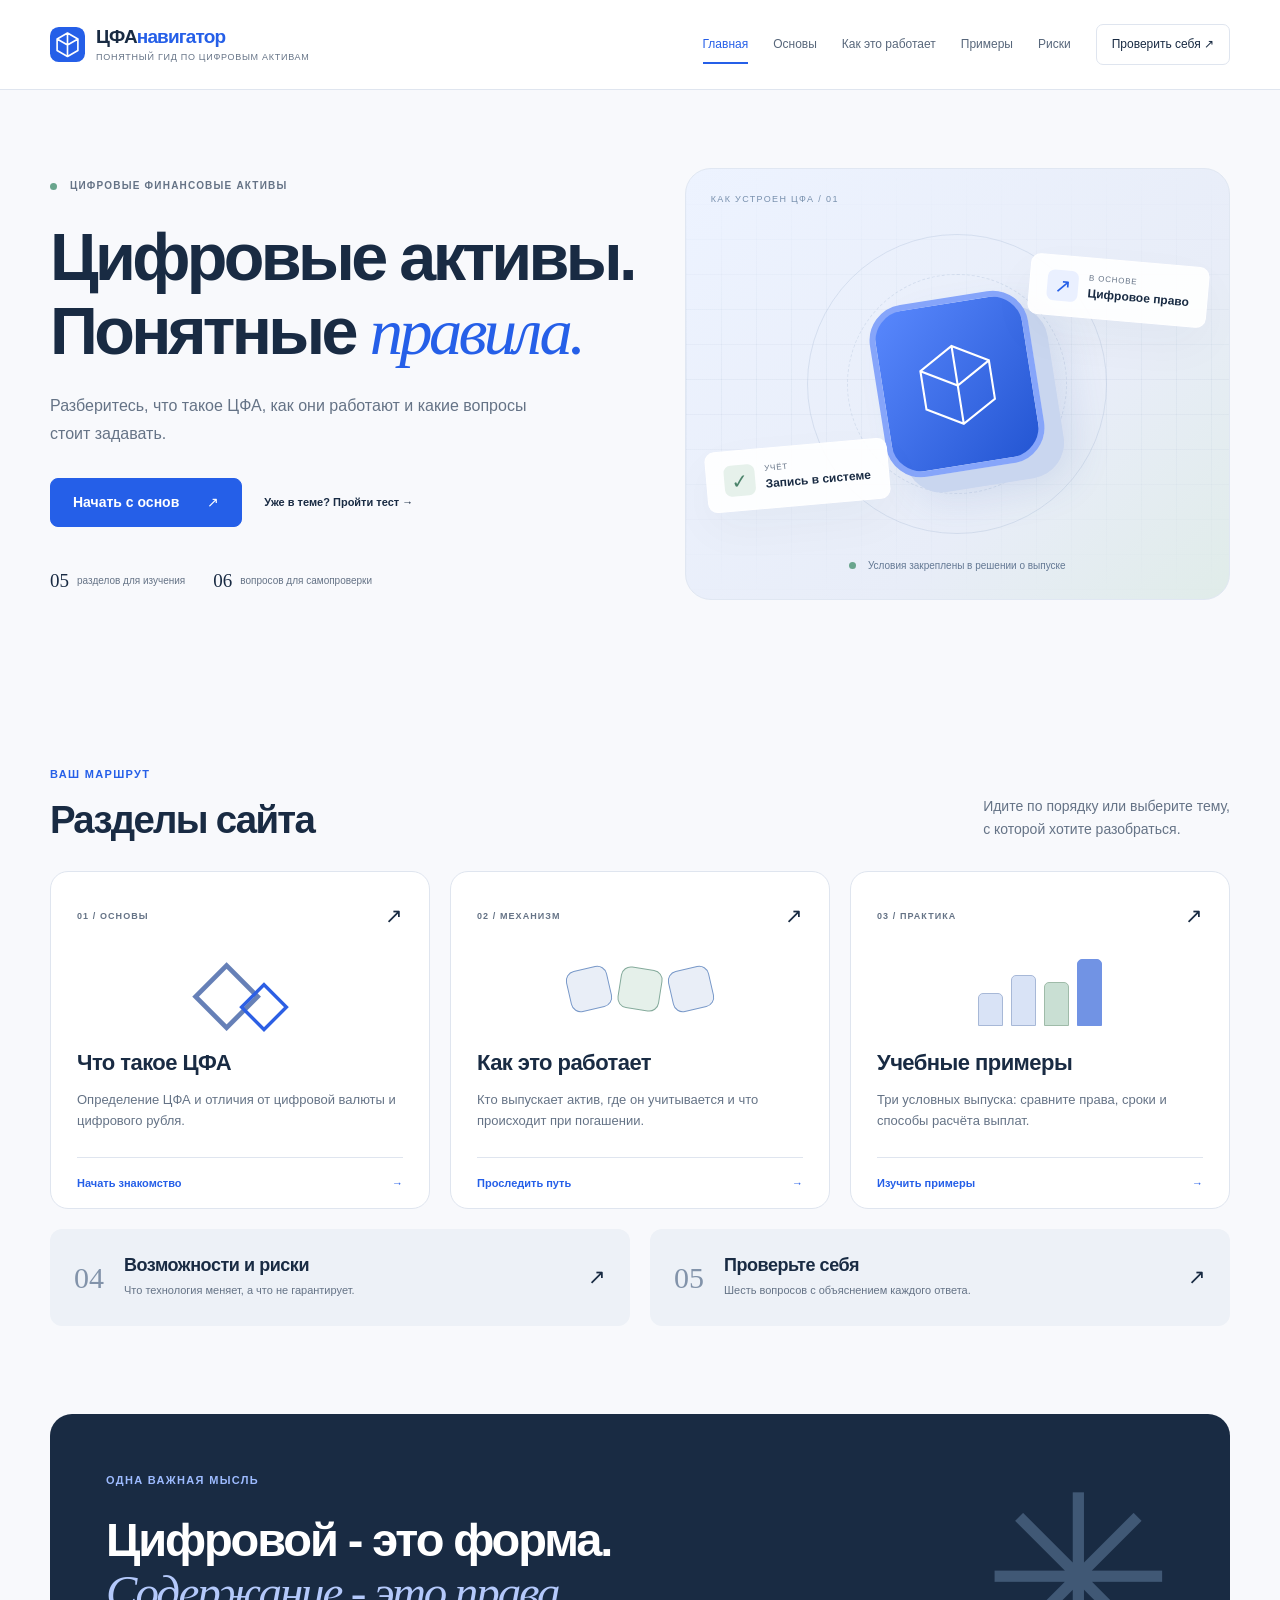
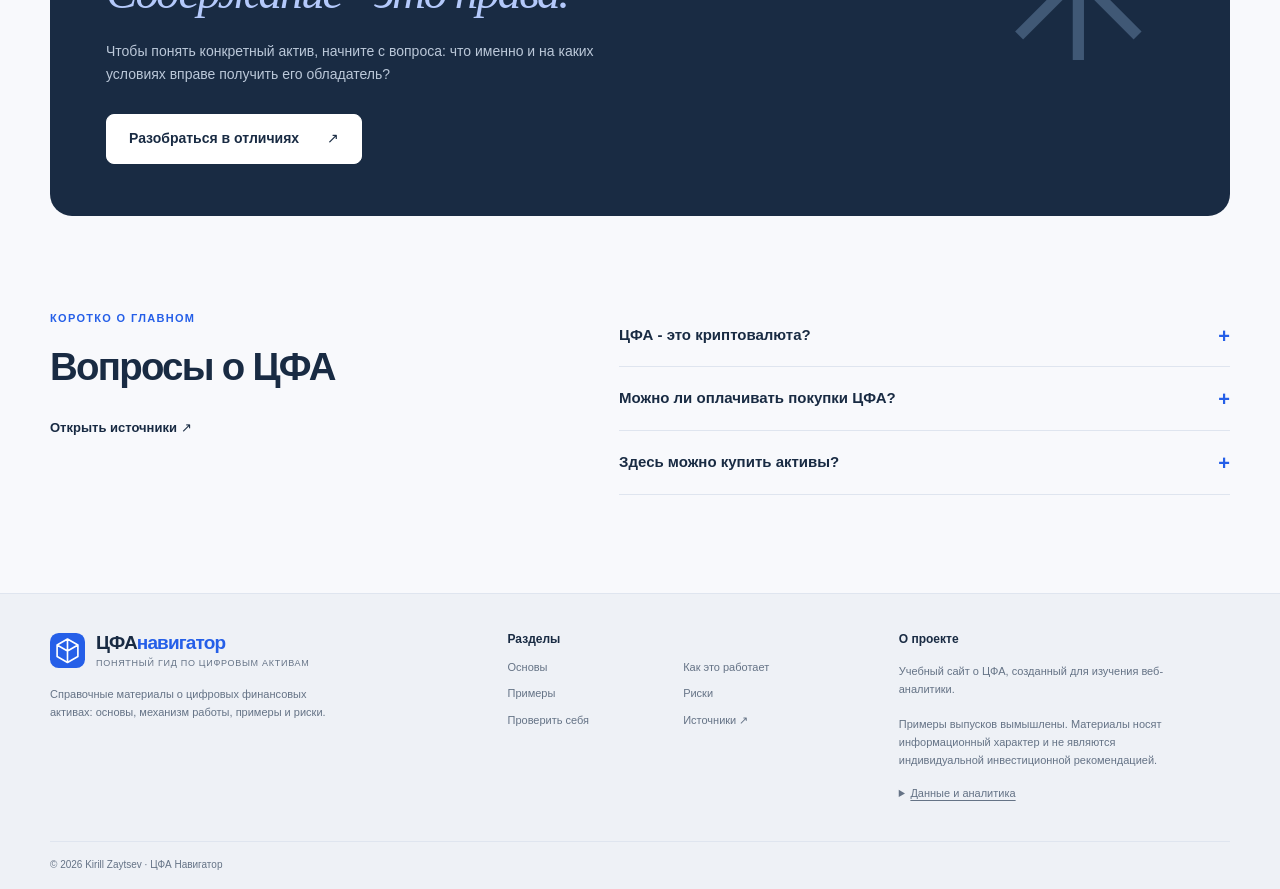
==== index.html @ ca4d051d "Add CFA Navigator website" ====
<!doctype html>
<html lang="ru">
<head>
  <meta charset="utf-8"><meta name="author" content="Kirill Zaytsev"><meta name="viewport" content="width=device-width, initial-scale=1">
  <title>ЦФА Навигатор - разобраться в цифровых активах</title>
  <meta name="description" content="Учебный гид по цифровым финансовым активам: основы, участники, примеры, риски и тест.">
  <link rel="icon" href="assets/favicon.svg" type="image/svg+xml"><link rel="stylesheet" href="assets/styles.css">
  <script src="assets/config.js" defer></script><script src="assets/app.js" defer></script>
</head>
<body data-page="home">
  <a class="skip-link" href="#main">К содержимому</a><header id="site-header"></header>
  <main id="main">
    <section class="hero wrap">
      <div class="hero-copy"><span class="eyebrow"><span class="dot"></span> ЦИФРОВЫЕ ФИНАНСОВЫЕ АКТИВЫ</span>
        <h1>Цифровые активы.<br>Понятные <span class="serif">правила.</span></h1>
        <p class="lead">Разберитесь, что такое ЦФА, как они работают и какие вопросы стоит задавать.</p>
        <div class="actions"><a class="button" href="basics.html" data-event="start_learning">Начать с основ <span>↗</span></a><a class="text-link" href="quiz.html">Уже в теме? Пройти тест →</a></div>
        <div class="hero-meta"><span><b>05</b> разделов для изучения</span><span><b>06</b> вопросов для самопроверки</span></div>
      </div>
      <div class="asset-scene" role="img" aria-label="Схема цифрового актива: право, запись в системе и условия исполнения">
        <div class="scene-grid"></div><span class="scene-label">КАК УСТРОЕН ЦФА / 01</span>
        <div class="orbit orbit-one"></div><div class="orbit orbit-two"></div>
        <div class="token"><svg viewBox="0 0 100 100" aria-hidden="true"><path d="M50 13 83 32v37L50 88 17 69V32Z M50 13v38m33-19L50 51 17 32m33 19v37"/></svg></div>
        <div class="floating note-right"><span class="tiny-icon">↗</span><div><small>В ОСНОВЕ</small><strong>Цифровое право</strong></div></div>
        <div class="floating note-left"><span class="tiny-icon mint">✓</span><div><small>УЧЁТ</small><strong>Запись в системе</strong></div></div>
        <div class="scene-bottom"><span class="dot"></span> Условия закреплены в решении о выпуске</div>
      </div>
    </section>

    <section class="section wrap"><div class="section-heading"><div><span class="eyebrow">ВАШ МАРШРУТ</span><h2>Разделы сайта</h2></div><p>Идите по порядку или выберите тему,<br>с которой хотите разобраться.</p></div>
      <div class="route-grid">
        <a class="route-card" href="basics.html"><span class="card-top"><span class="step">01 / ОСНОВЫ</span><span class="arrow">↗</span></span><div class="mini-art art-cubes" aria-hidden="true">◇<span>◇</span></div><h3>Что такое ЦФА</h3><p>Определение ЦФА и отличия от цифровой валюты и цифрового рубля.</p><span class="card-bottom">Начать знакомство <span>→</span></span></a>
        <a class="route-card" href="how-it-works.html"><span class="card-top"><span class="step">02 / МЕХАНИЗМ</span><span class="arrow">↗</span></span><div class="mini-art art-chain" aria-hidden="true"><i></i><i></i><i></i></div><h3>Как это работает</h3><p>Кто выпускает актив, где он учитывается и что происходит при погашении.</p><span class="card-bottom">Проследить путь <span>→</span></span></a>
        <a class="route-card" href="examples.html"><span class="card-top"><span class="step">03 / ПРАКТИКА</span><span class="arrow">↗</span></span><div class="mini-art art-bars" aria-hidden="true"><i></i><i></i><i></i><i></i></div><h3>Учебные примеры</h3><p>Три условных выпуска: сравните права, сроки и способы расчёта выплат.</p><span class="card-bottom">Изучить примеры <span>→</span></span></a>
      </div>
      <div class="wide-links"><a href="risks.html"><span class="number">04</span><div><h3>Возможности и риски</h3><p>Что технология меняет, а что не гарантирует.</p></div><span class="arrow">↗</span></a><a href="quiz.html"><span class="number">05</span><div><h3>Проверьте себя</h3><p>Шесть вопросов с объяснением каждого ответа.</p></div><span class="arrow">↗</span></a></div>
    </section>
    <section class="wrap"><div class="editorial-banner"><span class="eyebrow">ОДНА ВАЖНАЯ МЫСЛЬ</span><h2>Цифровой - это форма.<br><span class="serif">Содержание - это права.</span></h2><p>Чтобы понять конкретный актив, начните с вопроса: что именно и на каких условиях вправе получить его обладатель?</p><a class="button light" href="basics.html#comparison">Разобраться в отличиях <span>↗</span></a><span class="banner-mark" aria-hidden="true">✳</span></div></section>
    <section class="section wrap faq-section"><div><span class="eyebrow">КОРОТКО О ГЛАВНОМ</span><h2>Вопросы о ЦФА</h2><a class="text-link" href="basics.html#sources">Открыть источники ↗</a></div><div class="faq-list"><details><summary>ЦФА - это криптовалюта?</summary><p>Это разные понятия. ЦФА удостоверяют предусмотренные решением о выпуске права. Нельзя переносить свойства отдельной криптовалюты на все цифровые активы.</p></details><details><summary>Можно ли оплачивать покупки ЦФА?</summary><p>ЦФА не являются средством платежа. Их назначение связано с закреплёнными в них правами.</p></details><details><summary>Здесь можно купить активы?</summary><p>Нет. Сайт содержит справочные материалы и учебные примеры. Покупка и продажа активов здесь недоступны.</p></details></div></section>
  </main><footer id="site-footer"></footer>
</body></html>
---- assets/styles.css ----
:root{--paper:#f8f9fc;--white:#fff;--ink:#192b43;--muted:#657386;--blue:#255fe8;--line:#dfe5ef;--mint:#e4f1ec;--radius:18px;--shadow:0 18px 48px #192b4309;font-family:Arial,Helvetica,sans-serif;color:var(--ink);background:var(--paper);font-synthesis:none;scroll-behavior:smooth}
*{box-sizing:border-box}body{margin:0;font-size:16px;line-height:1.65}a{color:inherit;text-decoration:none}button,input{font:inherit}button,a,input,summary{-webkit-tap-highlight-color:transparent}button,summary{cursor:pointer}button{color:inherit}img,svg{max-width:100%}h1,h2,h3,p{margin:0}h1,h2,h3{line-height:1.12;letter-spacing:-.045em}h1{font-size:clamp(42px,5.2vw,72px);font-weight:600}h2{font-size:clamp(28px,3vw,40px);font-weight:600}h3{font-size:22px;font-weight:600;letter-spacing:-.025em}p{color:var(--muted)}p+p{margin-top:12px}a,button{transition:background .18s,color .18s,box-shadow .18s,transform .18s}a:focus-visible,button:focus-visible,input:focus-visible,summary:focus-visible,[tabindex]:focus-visible{outline:3px solid #3275f5;outline-offset:5px}a:hover.text-link,.caption a:hover{color:var(--blue)}[hidden]{display:none!important}.wrap{width:min(1180px,calc(100% - 72px));margin:auto}.sr-only{position:absolute;width:1px;height:1px;padding:0;margin:-1px;overflow:hidden;clip:rect(0,0,0,0);white-space:nowrap;border:0}.skip-link{position:fixed;top:-90px;left:20px;z-index:50;background:var(--ink);color:white;padding:12px 20px;border-radius:8px}.skip-link:focus{top:10px}.eyebrow,.step,.tag{display:inline-block;font-size:11px;font-weight:700;letter-spacing:.12em}.eyebrow{color:var(--blue)}.dot{display:inline-block;width:7px;height:7px;border-radius:50%;background:#69a58d;margin-right:9px;vertical-align:middle}.serif{font-family:Georgia,'Times New Roman',serif;font-weight:400;font-style:italic;color:var(--blue)}.lead{font-size:18px;line-height:1.75;max-width:590px}.muted,.caption{color:var(--muted)}.caption{font-size:12px;line-height:1.65}.caption a,.source-link{color:var(--blue);text-decoration:underline;text-underline-offset:3px}.section{padding:88px 0}.section.compact{padding:48px 0}.section-heading{display:flex;align-items:flex-end;justify-content:space-between;gap:24px;margin-bottom:30px}.section-heading h2{margin-top:12px}.section-heading p{font-size:14px}.actions{display:flex;align-items:center;flex-wrap:wrap;gap:24px}.button{display:inline-flex;align-items:center;justify-content:center;gap:28px;border:1px solid var(--blue);border-radius:8px;background:var(--blue);color:#fff;padding:14px 22px;font-size:14px;font-weight:600;line-height:1.4;min-height:49px}.button:hover{background:#174bc7;box-shadow:0 5px 15px #255fe82a;transform:translateY(-1px)}.button.light{background:#fff;border-color:#fff;color:var(--ink)}.button.light:hover{background:#e7eeff}.text-link,.text-button{font-size:13px;font-weight:600}.text-button{border:0;background:none;padding:10px 0;color:var(--blue)}.number{font-family:Georgia,serif;font-size:30px;color:#8293aa}.tag{color:var(--muted);letter-spacing:.08em;font-size:10px}.badge{display:inline-block;font-size:10px;font-weight:700;letter-spacing:.08em;padding:6px 12px;border-radius:4px;background:#fff9;color:var(--blue)}
/* Shared navigation */
#site-header{background:#fff;border-bottom:1px solid var(--line)}.header-inner{min-height:89px;display:flex;align-items:center;justify-content:space-between;gap:30px}.brand{display:flex;align-items:center;gap:11px;flex-shrink:0}.brand img{width:35px;height:35px}.brand-name{font-size:19px;font-weight:700;letter-spacing:-.045em;line-height:1.1}.brand-name span{color:var(--blue)}.brand small{display:block;font-size:9px;font-weight:400;letter-spacing:.08em;color:var(--muted);margin-top:5px}.site-nav{display:flex;align-items:center;gap:25px}.site-nav a{font-size:12px;color:#58677b;white-space:nowrap;padding:10px 0;position:relative}.site-nav a:hover,.site-nav a[aria-current]{color:var(--blue)}.site-nav a[aria-current]:after{content:'';height:2px;background:var(--blue);position:absolute;bottom:0;left:0;right:0}.site-nav a.nav-test{padding:10px 15px;border:1px solid var(--line);border-radius:7px;color:var(--ink)}.site-nav a.nav-test[aria-current]:after{display:none}.menu-toggle{display:none;background:transparent;border:1px solid var(--line);border-radius:7px;padding:7px 12px;font-size:13px}
/* Homepage */
.hero{display:grid;grid-template-columns:1.12fr 1fr;gap:24px;align-items:center;padding:78px 0 72px}.hero-copy{position:relative;z-index:1}.hero .eyebrow{font-size:10px;color:var(--muted)}.hero h1{margin:22px 0;letter-spacing:-.055em}.hero .lead{font-size:16px;max-width:490px}.hero .actions{gap:22px;margin-top:30px}.hero .text-link{font-size:11px}.hero-meta{display:flex;gap:28px;margin-top:38px}.hero-meta span{font-size:10px;color:var(--muted);display:flex;align-items:center;gap:8px}.hero-meta b{font-size:19px;font-weight:400;color:var(--ink);font-family:Georgia,serif}.asset-scene{height:432px;position:relative;background:linear-gradient(135deg,#edf3ff,#e8edf8 65%,#e0ece9);border:1px solid #e0e7f2;border-radius:26px;overflow:hidden}.scene-grid{position:absolute;inset:0;background-image:linear-gradient(#a9bdd424 1px,transparent 1px),linear-gradient(90deg,#a9bdd424 1px,transparent 1px);background-size:35px 35px;mask-image:linear-gradient(transparent,#000,transparent)}.scene-label{position:absolute;left:25px;top:23px;font-size:9px;letter-spacing:.15em;color:#7890ad}.orbit{position:absolute;top:50%;left:50%;width:300px;height:300px;border:1px solid #a5b9d252;border-radius:50%;transform:translate(-50%,-50%)}.orbit-two{width:220px;height:220px;border-style:dashed}.token{position:absolute;top:50%;left:50%;transform:translate(-50%,-50%) rotate(-9deg);width:160px;height:174px;background:linear-gradient(135deg,#5988fd,#2355d2);border:6px solid #86a5fa;border-radius:36px;box-shadow:17px 18px 0 #c9d6ef,25px 25px 40px #4169ac26;display:grid;place-items:center}.token svg{width:105px;height:105px;fill:none;stroke:#fff;stroke-width:2}.floating{position:absolute;display:flex;gap:10px;align-items:center;background:#ffffffed;border:1px solid #fff;border-radius:10px;padding:13px 17px;box-shadow:var(--shadow)}.floating small{display:block;font-size:8px;letter-spacing:.1em;color:var(--muted)}.floating strong{display:block;font-size:12px;font-weight:600}.note-right{right:21px;top:91px;transform:rotate(5deg)}.note-left{left:20px;bottom:93px;transform:rotate(-5deg)}.tiny-icon{display:grid;place-items:center;background:#eaf0ff;border-radius:7px;width:31px;height:31px;color:var(--blue);font-size:20px}.tiny-icon.mint{background:#e6f1eb;color:#4b836a}.scene-bottom{position:absolute;bottom:25px;left:20px;right:20px;text-align:center;color:#637893;font-size:10px}.principles{border-block:1px solid var(--line);background:#f0f3f8}.principles .wrap{display:flex;justify-content:space-between;gap:20px;padding-block:18px;font-size:11px;color:#637084}.principles span:before{content:'✳';color:#8196b3;margin-right:10px}.route-grid,.three-grid{display:grid;grid-template-columns:repeat(3,minmax(0,1fr));gap:20px}.route-card{padding:27px 26px 0;border:1px solid var(--line);border-radius:var(--radius);background:var(--white);overflow:hidden;display:flex;flex-direction:column}.route-card:hover{transform:translateY(-4px);box-shadow:var(--shadow);border-color:#9ab5f2}.card-top{display:flex;justify-content:space-between;align-items:center}.step{color:var(--muted);font-size:9px}.arrow{font-size:21px;font-weight:400}.mini-art{height:110px;display:flex;align-items:center;justify-content:center;color:#6680b7}.art-cubes{font-size:90px;line-height:1}.art-cubes span{font-size:65px;margin-left:-22px;color:#2c5fe4;transform:translateY(12px)}.art-chain{gap:9px}.art-chain i{width:42px;height:42px;border:1px solid #7999c9;border-radius:10px;transform:rotate(-13deg);background:#e9eef7;position:relative}.art-chain i:nth-child(2){background:#e5f0ea;border-color:#85ab9c;transform:rotate(9deg)}.art-bars{gap:8px;align-items:flex-end;padding-bottom:18px}.art-bars i{width:25px;border:1px solid #a7b8d7;background:#d9e3f6;border-radius:5px 5px 0 0;height:33px}.art-bars i:nth-child(2){height:51px}.art-bars i:nth-child(3){height:44px;background:#c9dfd3;border-color:#9fbba9}.art-bars i:nth-child(4){height:67px;background:#7193e4;border-color:#7193e4}.route-card h3{margin-top:7px}.route-card p{font-size:13px;margin-top:13px;margin-bottom:25px}.card-bottom{border-top:1px solid var(--line);padding:16px 0;display:flex;justify-content:space-between;margin-top:auto;font-size:11px;font-weight:600;color:var(--blue)}.wide-links{display:grid;grid-template-columns:1fr 1fr;gap:20px;margin-top:20px}.wide-links a{display:flex;align-items:center;gap:20px;padding:24px;background:#edf1f7;border-radius:12px}.wide-links a:hover{background:#e4eaf5}.wide-links .arrow{margin-left:auto}.wide-links h3{font-size:18px}.wide-links p{font-size:11px;margin-top:6px}.editorial-banner{padding:52px 56px;background:var(--ink);color:white;border-radius:22px;position:relative;overflow:hidden}.editorial-banner .eyebrow{color:#9dbbff}.editorial-banner h2{font-size:clamp(30px,3.7vw,47px);margin:21px 0}.editorial-banner .serif{color:#b4c9fb}.editorial-banner p{max-width:510px;color:#bbc8d9;font-size:14px;margin-bottom:28px}.banner-mark{position:absolute;right:55px;top:52px;font-size:230px;color:#405875;line-height:1;pointer-events:none}.faq-section{display:grid;grid-template-columns:1fr 1.2fr;gap:60px}.faq-section h2{margin:15px 0 26px}.faq-list details{border-bottom:1px solid var(--line);padding:19px 0}.faq-list summary{font-size:15px;font-weight:600;padding-right:25px;position:relative;list-style:none}.faq-list summary:after{content:'+';position:absolute;right:0;color:var(--blue);font-size:20px;top:-3px}.faq-list details[open] summary:after{content:'−'}.faq-list p{margin-top:13px;font-size:13px}
/* Inner pages */
.article-page{padding-top:24px;padding-bottom:65px}.breadcrumbs{display:flex;gap:12px;font-size:11px;color:var(--muted)}.breadcrumbs a:hover{color:var(--blue)}.page-intro{padding:45px 0 48px;max-width:850px}.page-intro h1{margin:18px 0 23px;font-size:clamp(42px,5vw,66px)}.page-intro .lead{max-width:690px;font-size:17px}.definition-panel{padding:40px 44px;background:#e8eefb;border:1px solid #d6e1f7;border-radius:var(--radius)}.definition-panel h2{margin:20px 0;font-size:35px}.definition-panel p{max-width:800px;font-size:16px}.source-link{display:inline-block;margin-top:20px;font-size:12px}.info-card{border:1px solid var(--line);background:white;border-radius:var(--radius);padding:28px}.info-card h3{margin:16px 0 12px}.info-card p{font-size:14px}.table-scroll{overflow:auto;margin-top:28px;border:1px solid var(--line);border-radius:12px;background:#fff}table{width:100%;min-width:720px;border-collapse:collapse;text-align:left;font-size:13px;line-height:1.6}th,td{padding:19px 22px;border-bottom:1px solid var(--line);vertical-align:top}thead{background:#edf1f8}th{font-weight:600}td{color:var(--muted)}tbody tr:last-child>*{border-bottom:0}th:first-child{width:20%}td:nth-child(2){background:#f6f8ff}.table-scroll+.caption{margin-top:12px}.callout{display:flex;align-items:flex-start;gap:18px;background:#eaf1ef;border:1px solid #d5e4dd;border-radius:12px;padding:28px 30px;margin:24px 0}.callout-icon{font-size:26px;line-height:1.2;color:#437761}.callout h3{font-size:19px;margin-bottom:8px}.callout p{font-size:14px;max-width:890px}.source-list{margin:25px 0 18px;border-top:1px solid var(--line)}.source-list a{display:flex;align-items:center;justify-content:space-between;gap:30px;padding:22px 5px;border-bottom:1px solid var(--line)}.source-list a:hover{color:var(--blue);background:#eef2fa}.source-list h3{font-size:18px}.source-list p{font-size:13px;margin-top:6px}.source-list>a>span{font-size:23px}.next-page{margin-top:55px;padding-top:32px;border-top:1px solid var(--line);display:flex;justify-content:space-between;align-items:center;gap:24px}.next-page small{color:var(--muted);font-size:10px;letter-spacing:.12em}.next-page h2{font-size:28px;margin-top:10px}.three-grid+.caption{margin-top:18px}.timeline{margin-top:36px;max-width:900px}.timeline article{display:flex;gap:30px;padding:0 0 35px;position:relative}.timeline article:not(:last-child):before{content:'';position:absolute;left:24px;top:50px;bottom:0;width:1px;background:var(--line)}.timeline-num{flex-shrink:0;display:grid;place-items:center;height:49px;width:49px;border-radius:50%;background:#e7edf9;color:var(--blue);font-family:Georgia,serif;font-size:19px}.timeline h3{margin:8px 0 12px;font-size:25px}.timeline p{font-size:15px;max-width:700px}
/* Practice */
.filter-bar{display:flex;align-items:center;justify-content:space-between;gap:20px;flex-wrap:wrap;margin-bottom:24px}.filters{display:flex;gap:7px;flex-wrap:wrap}.filter{padding:9px 14px;border:1px solid var(--line);border-radius:7px;background:white;color:var(--muted);font-size:12px}.filter.active{background:var(--ink);border-color:var(--ink);color:white}.filter:hover{border-color:#8da1bf}.example-card{padding:27px;border:1px solid var(--line);background:#fff;border-radius:var(--radius);min-width:0}.example-symbol{font-size:32px;width:59px;height:59px;display:grid;place-items:center;background:#ebf0fd;border-radius:13px;color:var(--blue);margin-bottom:26px}.example-symbol.green{background:#e5eee8;color:#55816d}.example-symbol.plum{background:#f0eaf4;color:#8f6e9c}.example-card h2{font-size:27px;margin:10px 0 15px}.example-card>p{font-size:13px;min-height:65px}.example-card dl{margin:24px 0}.example-card dl div{display:flex;justify-content:space-between;gap:14px;border-bottom:1px solid #e9edf3;padding:10px 0;font-size:12px}.example-card dt{color:var(--muted)}.example-card dd{margin:0;font-weight:600;text-align:right}.example-card summary{font-size:12px;color:var(--blue);font-weight:600}.example-card details p{font-size:12px;margin-top:13px}.calculator{display:grid;grid-template-columns:1fr 1.1fr;gap:60px;background:#edf1f8;border:1px solid var(--line);border-radius:var(--radius);padding:38px}.calculator h2{margin:16px 0 20px}.calculator p{font-size:13px}.calculator .formula{font-size:12px;background:#fff8;padding:12px;margin-top:20px;border-radius:7px;color:#516582}.calc-fields{display:grid;grid-template-columns:1fr 1fr;gap:14px}.calc-fields label{display:flex;flex-direction:column;font-size:11px;gap:6px}.calc-fields label:first-child{grid-column:1/-1}input[type=number]{width:100%;padding:10px 12px;border-radius:7px;border:1px solid #ccd6e6;color:var(--ink);background:white}.calculator .button{margin-top:18px;width:100%}.calc-result{display:flex;flex-direction:column;gap:6px;border-top:1px solid #d2dcea;margin-top:22px;padding-top:18px}.calc-result span{font-size:11px;color:var(--muted)}.calc-result strong{font-size:32px;font-weight:500;letter-spacing:-.05em;color:var(--blue)}.calculator form>.caption{font-size:10px;margin-top:15px}.two-grid{display:grid;grid-template-columns:1fr 1fr;gap:22px}.contrast-panel{padding:34px;border-radius:var(--radius);border:1px solid var(--line)}.positive{background:#ecf3ef;border-color:#d4e2d9}.caution{background:#f5efea;border-color:#e9ded4}.contrast-panel h2{margin-top:14px}.plain-list{padding:0;margin:28px 0 0;list-style:none}.plain-list li{border-top:1px solid #192b431a;padding:23px 0 0;margin-top:23px}.plain-list h3{font-size:19px}.plain-list p{font-size:14px;margin-top:9px}.checklist-section{display:grid;grid-template-columns:1fr 1.2fr;gap:70px}.checklist-section h2{margin:15px 0 20px}.checklist-section p{font-size:14px}.check-progress{display:block;font-size:12px;font-weight:600;margin:27px 0 8px}.progress-track{height:4px;background:#dce4f1;overflow:hidden;border-radius:9px}.progress-track>div{height:100%;background:var(--blue);width:0;transition:width .25s}.checklist label{display:flex;align-items:flex-start;gap:15px;padding:20px 0;border-bottom:1px solid var(--line);cursor:pointer}.checklist label:first-child{padding-top:0}.checklist input{width:19px;height:19px;flex-shrink:0;accent-color:var(--blue);margin:3px 0 0}.checklist b{display:block;font-size:14px;font-weight:600}.checklist small{display:block;font-size:12px;color:var(--muted);margin-top:5px}
/* Quiz */
.quiz-panel{max-width:850px;margin:0 auto;background:white;border:1px solid var(--line);border-radius:22px;padding:45px;box-shadow:var(--shadow)}#quiz-start{text-align:center;padding:5px 0 20px}.quiz-emblem{font-size:65px;color:var(--blue);display:block;line-height:1;margin:8px 0 23px}#quiz-start h2{font-size:32px}#quiz-start p{margin:18px auto;max-width:440px;font-size:15px}.quiz-facts{display:flex;justify-content:center;flex-wrap:wrap;gap:20px;margin:26px 0 30px;font-size:11px;color:var(--muted)}.quiz-top{display:flex;justify-content:space-between;margin-bottom:14px;font-size:11px;color:var(--muted)}.quiz-panel fieldset{padding:0;border:0;margin:30px 0 22px;min-width:0}.quiz-panel legend{font-size:27px;font-weight:600;line-height:1.35;letter-spacing:-.035em;width:100%;padding:0;margin-bottom:22px}#quiz-options{display:grid;gap:11px}.quiz-option{display:flex;align-items:flex-start;gap:13px;border:1px solid var(--line);border-radius:9px;padding:15px;font-size:14px;cursor:pointer}.quiz-option:has(input:checked){border-color:var(--blue);background:#f1f5ff}.quiz-option.correct{border-color:#68a286;background:#eef7f1}.quiz-option.incorrect{border-color:#b37d6b;background:#fff3ef}.quiz-option input{accent-color:var(--blue);margin:5px 0 0}.quiz-feedback{padding:17px;border-radius:8px;background:#eef2f8;margin-bottom:20px;font-size:13px}.quiz-feedback strong{display:block;margin-bottom:5px}.quiz-feedback p{font-size:13px}.quiz-caption{max-width:800px;text-align:center;margin:23px auto 0}#quiz-result h2{font-size:43px;margin:20px 0}#quiz-result>p{font-size:15px}.result-review{margin:28px 0}.result-review details{padding:13px 0;border-bottom:1px solid var(--line)}.result-review summary{font-size:13px;font-weight:600}.result-review p{font-size:12px;margin-top:10px}.result-review a{color:var(--blue);text-decoration:underline}
/* Footer and consent */
#site-footer{background:#eef1f6;border-top:1px solid var(--line);margin-top:10px}.footer-main{padding:39px 0;display:grid;grid-template-columns:1.2fr 1fr 1fr;gap:60px}.footer-main p{font-size:11px;max-width:280px;margin-top:16px}.footer-main h3{font-size:12px;letter-spacing:0;margin:0 0 12px}.footer-links{display:grid;grid-template-columns:1fr 1fr;gap:8px 20px;font-size:11px;color:var(--muted)}.footer-links a:hover{color:var(--blue)}.footer-main .text-button{font-size:11px;text-align:left;padding:0}.footer-bottom{border-top:1px solid var(--line);padding:15px 0;display:flex;justify-content:space-between;gap:25px;font-size:10px;color:var(--muted)}.privacy-details{font-size:11px;margin-top:15px;color:var(--muted)}.privacy-details p{margin-top:9px}.privacy-details summary{text-decoration:underline;text-underline-offset:3px}.cookie-banner{position:fixed;bottom:18px;left:50%;transform:translateX(-50%);width:min(760px,calc(100% - 28px));background:white;border:1px solid var(--line);border-radius:14px;padding:20px 24px;z-index:30;box-shadow:0 15px 70px #192b432b;display:flex;gap:22px;align-items:center}.cookie-banner p{font-size:12px}.cookie-banner strong{color:var(--ink);display:block;margin-bottom:3px;font-size:13px}.cookie-actions{display:flex;gap:10px;flex-shrink:0}.cookie-actions .button{font-size:11px;padding:10px 13px;min-height:38px}.cookie-actions .secondary{background:#eff2f8;color:var(--ink);border-color:var(--line)}.no-js-note{padding:8px 18px;text-align:center;background:#e9eef8;font-size:12px}
@media(min-width:1450px){.hero{padding-block:94px}.asset-scene{height:455px}}
@media(max-width:1100px){.site-nav{gap:14px}.site-nav a{font-size:11px}.hero{gap:28px}.hero h1{font-size:55px}.asset-scene{height:400px}.hero .actions{gap:15px}.hero .text-link{font-size:10px}.floating{padding:10px 12px}.note-left{left:10px}.note-right{right:10px}.floating strong{font-size:11px}.banner-mark{right:25px;opacity:.5}.editorial-banner>*:not(.banner-mark){position:relative;z-index:1}.footer-main{gap:25px}.calculator{gap:30px}}
@media(max-width:850px){.wrap{width:calc(100% - 40px)}.header-inner{min-height:76px;flex-wrap:wrap;gap:0}.menu-toggle{display:block}.site-nav{width:100%;display:none;flex-direction:column;align-items:stretch;gap:0;padding:15px 0}.site-nav.is-open{display:flex}.site-nav a{font-size:14px;padding:12px}.site-nav a[aria-current]{background:#edf2ff;border-radius:7px}.site-nav a[aria-current]:after{display:none}.site-nav a.nav-test{margin-top:8px}.hero{padding:45px 0;grid-template-columns:1fr 0.85fr;gap:20px}.hero h1{font-size:43px}.hero .lead{font-size:14px}.hero .eyebrow{font-size:8px;letter-spacing:.07em}.asset-scene{height:350px}.floating strong{font-size:9px}.floating{gap:6px;padding:8px}.tiny-icon{width:24px;height:24px;font-size:16px}.token{width:125px;height:140px;border-radius:29px}.token svg{width:85px;height:85px}.note-right{top:65px}.note-left{bottom:65px}.scene-label,.scene-bottom{font-size:8px}.scene-label{left:16px}.hero-meta{gap:14px;margin-top:25px}.hero-meta span{font-size:8px}.hero-meta b{font-size:17px}.hero .text-link{font-size:11px}.hero .button{font-size:12px}.principles .wrap{font-size:9px;gap:12px}.route-card{padding:22px 18px 0}.route-card h3{font-size:19px}.route-card p{font-size:12px}.section{padding-block:60px}.wide-links a{gap:13px;padding:20px 16px}.wide-links h3{font-size:16px}.wide-links p{font-size:10px}.wide-links .number{font-size:25px}.faq-section{gap:30px}.footer-main{grid-template-columns:1fr 1fr}.footer-main>div:last-child{grid-column:1/-1}.footer-main>div:last-child p{max-width:100%}.example-card{padding:20px}.example-card h2{font-size:23px}.example-card dl div{font-size:10px}.example-card>p{font-size:12px;min-height:80px}.info-card{padding:22px}.info-card h3{font-size:20px}.info-card p{font-size:13px}.checklist-section{gap:35px}.calculator{padding:28px;gap:25px}.page-intro h1{font-size:52px}}
@media(max-width:620px){.hero{grid-template-columns:1fr;padding-top:38px;padding-bottom:35px;gap:35px}.hero h1{font-size:clamp(41px,10vw,58px)}.hero .eyebrow{font-size:9px}.hero .lead{font-size:15px}.hero .actions{gap:20px}.hero-meta span{font-size:10px}.hero-meta{gap:25px}.asset-scene{height:310px}.note-right{right:25px;top:53px}.note-left{left:22px;bottom:60px}.floating{padding:10px 13px}.floating strong{font-size:11px}.floating small{font-size:7px}.scene-label{font-size:8px}.scene-bottom{font-size:9px}.principles .wrap{flex-wrap:wrap;gap:7px 20px;padding-block:14px;font-size:9px}.section{padding-block:46px}.section.compact{padding-block:33px}.section-heading{display:block;margin-bottom:25px}.section-heading p{font-size:12px;margin-top:17px}.section-heading p br{display:none}.route-grid,.three-grid,.two-grid{grid-template-columns:1fr;gap:16px}.route-card{padding:24px 24px 0}.mini-art{height:100px}.route-card h3{font-size:23px}.route-card p{font-size:14px;margin-bottom:22px}.step{font-size:10px}.wide-links{grid-template-columns:1fr;gap:13px;margin-top:16px}.wide-links a{padding:24px}.wide-links h3{font-size:18px}.wide-links p{font-size:11px}.editorial-banner{padding:32px 26px}.editorial-banner h2{font-size:33px}.editorial-banner p{font-size:13px}.banner-mark{font-size:150px;right:-25px;top:125px;opacity:.3}.faq-section{grid-template-columns:1fr;gap:14px}.faq-section h2{margin-bottom:16px}.faq-list summary{font-size:14px}.footer-main{grid-template-columns:1fr;gap:28px;padding-block:30px}.footer-main>div:last-child{grid-column:auto}.footer-main p{max-width:none}.footer-bottom{flex-direction:column;gap:7px}.footer-links{max-width:310px}.page-intro{padding:32px 0}.page-intro h1{font-size:44px}.page-intro .lead{font-size:15px}.definition-panel{padding:27px 24px}.definition-panel h2{font-size:27px}.definition-panel h2 br{display:none}.definition-panel p{font-size:14px}.definition-panel .badge{font-size:8px}.info-card{padding:25px}.info-card h3{font-size:23px}.info-card p{font-size:14px}.next-page{align-items:flex-start;flex-direction:column;margin-top:35px}.next-page h2{font-size:26px}.callout{padding:22px;gap:12px}.callout h3{font-size:18px}.callout p{font-size:13px}.timeline article{gap:19px;padding-bottom:30px}.timeline-num{width:42px;height:42px}.timeline article:not(:last-child):before{left:20px;top:43px}.timeline h3{font-size:22px}.timeline p{font-size:14px}.filter{font-size:11px;padding:9px 12px}.filter-bar{gap:12px}.example-card{padding:28px}.example-card h2{font-size:28px}.example-card>p{min-height:0;font-size:14px}.example-card dl div{font-size:13px}.example-card summary{font-size:14px}.example-card details p{font-size:13px}.calculator{grid-template-columns:1fr;gap:28px;padding:25px}.calculator h2 br{display:none}.calculator h2{font-size:30px}.calc-fields label{font-size:12px}.contrast-panel{padding:27px}.checklist-section{grid-template-columns:1fr;gap:28px}.checklist-section h2 br{display:none}.quiz-panel{padding:27px 22px}.quiz-panel legend{font-size:23px}.quiz-option{font-size:13px;padding:13px}#quiz-start h2{font-size:27px}.quiz-facts{gap:10px}#quiz-result h2{font-size:35px}.quiz-top{font-size:10px}.quiz-caption{font-size:10px}.cookie-banner{flex-direction:column;align-items:stretch;gap:13px;padding:17px}.cookie-actions{justify-content:flex-end}.source-list p{font-size:12px}.caption{font-size:11px}}
@media(prefers-reduced-motion:reduce){:root{scroll-behavior:auto}*,*:before,*:after{transition:none!important}}
@media(max-width:620px){.header-inner>.brand{max-width:calc(100% - 70px);gap:8px}.header-inner .brand img{width:30px;height:30px}.header-inner .brand-name{font-size:17px}.header-inner .brand small{font-size:6.5px;letter-spacing:.035em;white-space:nowrap}.menu-toggle{padding:7px 9px;font-size:12px}}
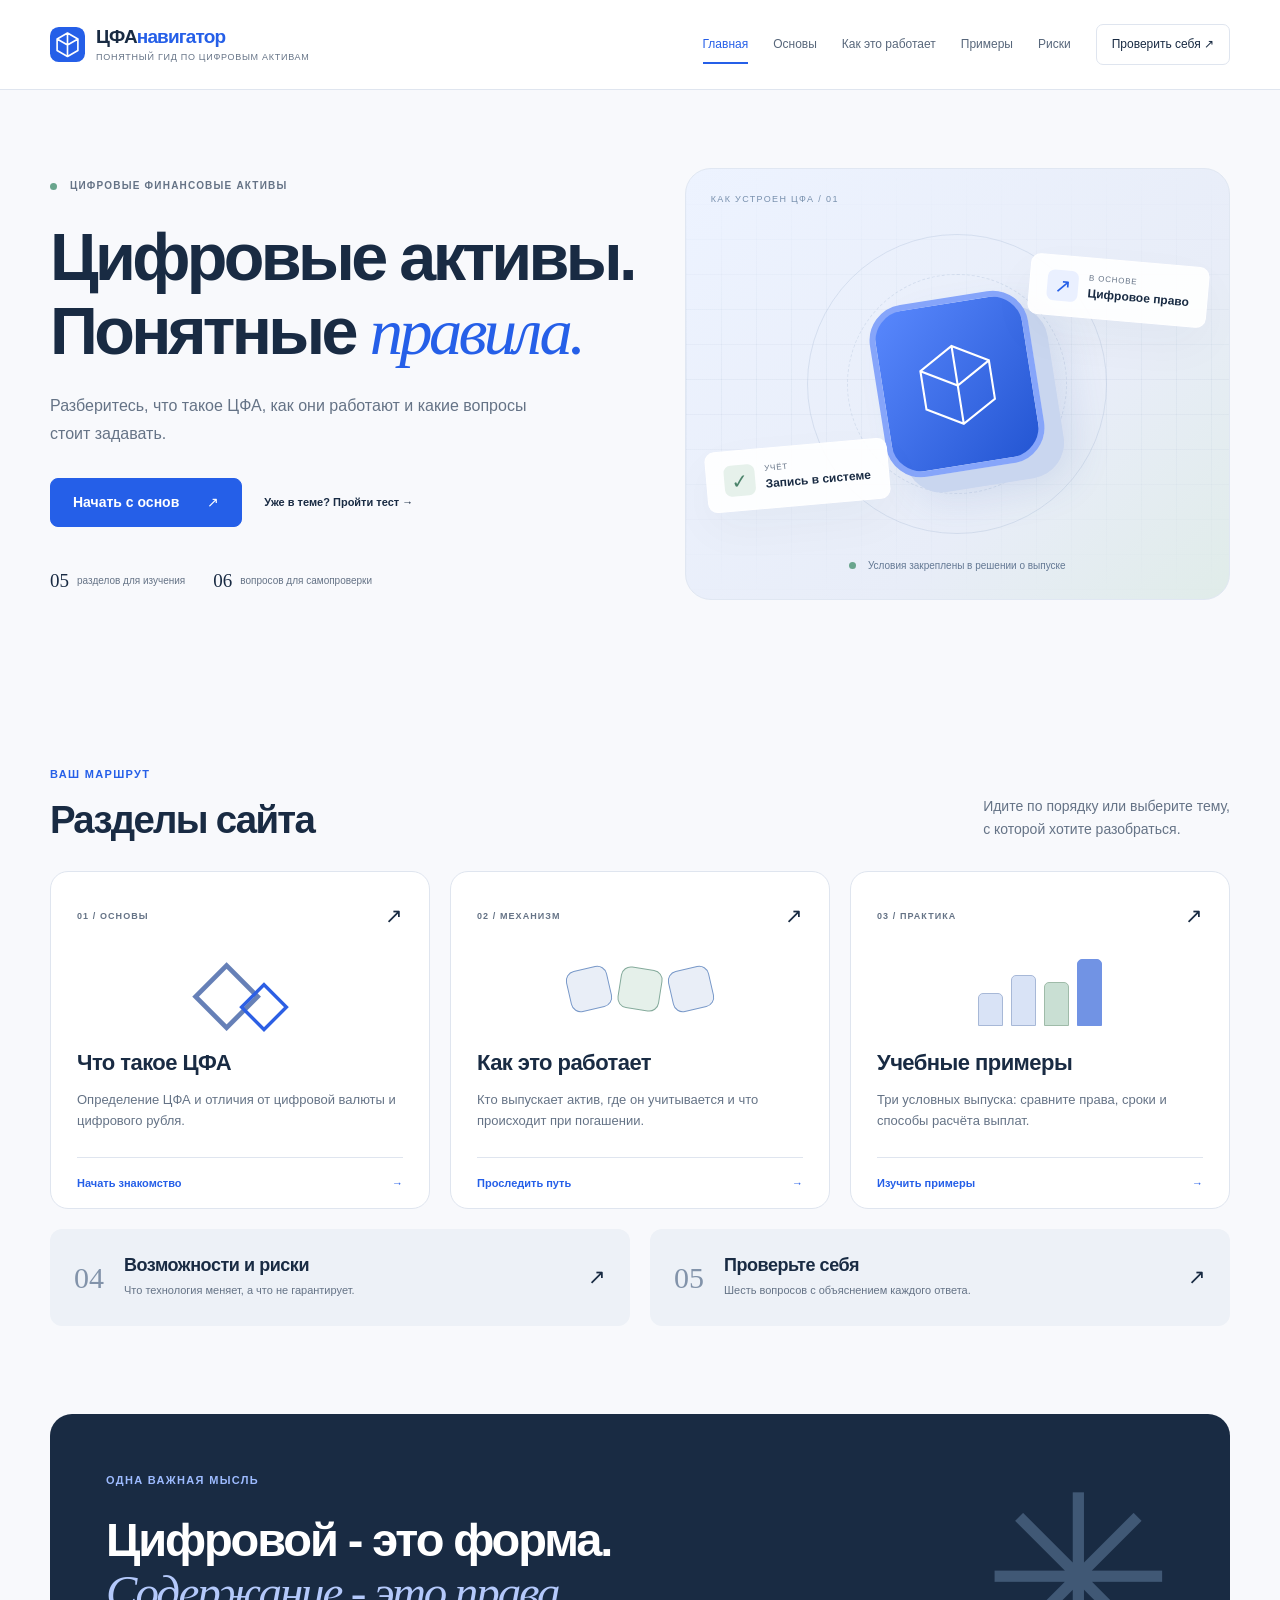
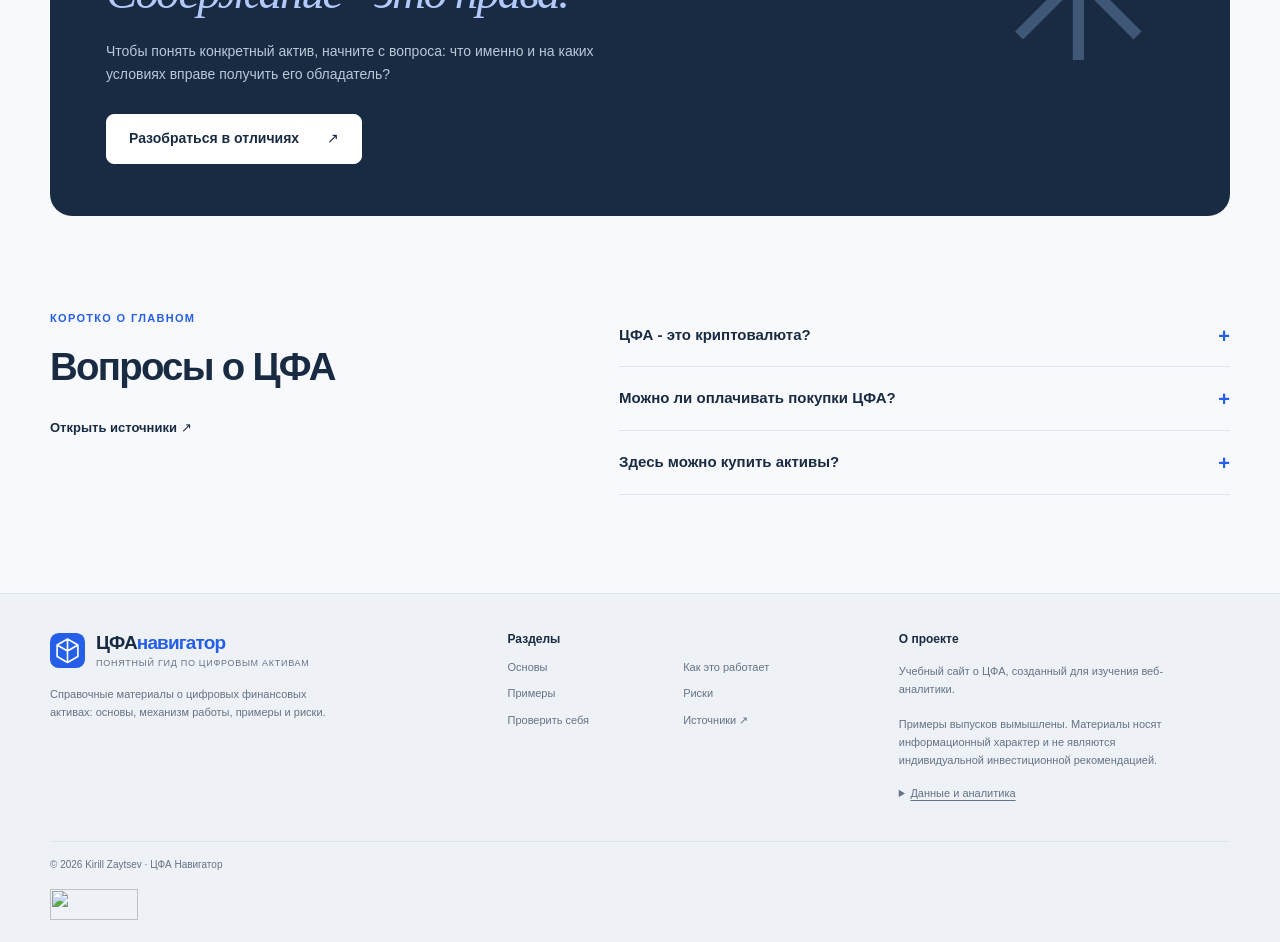
==== commit f5dce617: "Add LiveInternet counter to all pages" ====
--- a/index.html
+++ b/index.html
@@ -38,4 +38,16 @@
     <section class="wrap"><div class="editorial-banner"><span class="eyebrow">ОДНА ВАЖНАЯ МЫСЛЬ</span><h2>Цифровой - это форма.<br><span class="serif">Содержание - это права.</span></h2><p>Чтобы понять конкретный актив, начните с вопроса: что именно и на каких условиях вправе получить его обладатель?</p><a class="button light" href="basics.html#comparison">Разобраться в отличиях <span>↗</span></a><span class="banner-mark" aria-hidden="true">✳</span></div></section>
     <section class="section wrap faq-section"><div><span class="eyebrow">КОРОТКО О ГЛАВНОМ</span><h2>Вопросы о ЦФА</h2><a class="text-link" href="basics.html#sources">Открыть источники ↗</a></div><div class="faq-list"><details><summary>ЦФА - это криптовалюта?</summary><p>Это разные понятия. ЦФА удостоверяют предусмотренные решением о выпуске права. Нельзя переносить свойства отдельной криптовалюты на все цифровые активы.</p></details><details><summary>Можно ли оплачивать покупки ЦФА?</summary><p>ЦФА не являются средством платежа. Их назначение связано с закреплёнными в них правами.</p></details><details><summary>Здесь можно купить активы?</summary><p>Нет. Сайт содержит справочные материалы и учебные примеры. Покупка и продажа активов здесь недоступны.</p></details></div></section>
   </main><footer id="site-footer"></footer>
+<div class="counter-strip"><div class="wrap visitor-counter" aria-label="Статистика посещений LiveInternet">
+<!--LiveInternet counter--><a href="https://www.liveinternet.ru/click"
+target="_blank"><img id="licnt7038" width="88" height="31" style="border:0" 
+title="LiveInternet: показано число просмотров и посетителей за 24 часа"
+src="[data-uri]"
+alt=""/></a><script>(function(d,s){d.getElementById("licnt7038").src=
+"https://counter.yadro.ru/hit?t52.11;r"+escape(d.referrer)+
+((typeof(s)=="undefined")?"":";s"+s.width+"*"+s.height+"*"+
+(s.colorDepth?s.colorDepth:s.pixelDepth))+";u"+escape(d.URL)+
+";h"+escape(d.title.substring(0,150))+";"+Math.random()})
+(document,screen)</script><!--/LiveInternet-->
+</div></div>
 </body></html>
--- a/assets/styles.css
+++ b/assets/styles.css
@@ -18,3 +18,5 @@
 @media(max-width:620px){.hero{grid-template-columns:1fr;padding-top:38px;padding-bottom:35px;gap:35px}.hero h1{font-size:clamp(41px,10vw,58px)}.hero .eyebrow{font-size:9px}.hero .lead{font-size:15px}.hero .actions{gap:20px}.hero-meta span{font-size:10px}.hero-meta{gap:25px}.asset-scene{height:310px}.note-right{right:25px;top:53px}.note-left{left:22px;bottom:60px}.floating{padding:10px 13px}.floating strong{font-size:11px}.floating small{font-size:7px}.scene-label{font-size:8px}.scene-bottom{font-size:9px}.principles .wrap{flex-wrap:wrap;gap:7px 20px;padding-block:14px;font-size:9px}.section{padding-block:46px}.section.compact{padding-block:33px}.section-heading{display:block;margin-bottom:25px}.section-heading p{font-size:12px;margin-top:17px}.section-heading p br{display:none}.route-grid,.three-grid,.two-grid{grid-template-columns:1fr;gap:16px}.route-card{padding:24px 24px 0}.mini-art{height:100px}.route-card h3{font-size:23px}.route-card p{font-size:14px;margin-bottom:22px}.step{font-size:10px}.wide-links{grid-template-columns:1fr;gap:13px;margin-top:16px}.wide-links a{padding:24px}.wide-links h3{font-size:18px}.wide-links p{font-size:11px}.editorial-banner{padding:32px 26px}.editorial-banner h2{font-size:33px}.editorial-banner p{font-size:13px}.banner-mark{font-size:150px;right:-25px;top:125px;opacity:.3}.faq-section{grid-template-columns:1fr;gap:14px}.faq-section h2{margin-bottom:16px}.faq-list summary{font-size:14px}.footer-main{grid-template-columns:1fr;gap:28px;padding-block:30px}.footer-main>div:last-child{grid-column:auto}.footer-main p{max-width:none}.footer-bottom{flex-direction:column;gap:7px}.footer-links{max-width:310px}.page-intro{padding:32px 0}.page-intro h1{font-size:44px}.page-intro .lead{font-size:15px}.definition-panel{padding:27px 24px}.definition-panel h2{font-size:27px}.definition-panel h2 br{display:none}.definition-panel p{font-size:14px}.definition-panel .badge{font-size:8px}.info-card{padding:25px}.info-card h3{font-size:23px}.info-card p{font-size:14px}.next-page{align-items:flex-start;flex-direction:column;margin-top:35px}.next-page h2{font-size:26px}.callout{padding:22px;gap:12px}.callout h3{font-size:18px}.callout p{font-size:13px}.timeline article{gap:19px;padding-bottom:30px}.timeline-num{width:42px;height:42px}.timeline article:not(:last-child):before{left:20px;top:43px}.timeline h3{font-size:22px}.timeline p{font-size:14px}.filter{font-size:11px;padding:9px 12px}.filter-bar{gap:12px}.example-card{padding:28px}.example-card h2{font-size:28px}.example-card>p{min-height:0;font-size:14px}.example-card dl div{font-size:13px}.example-card summary{font-size:14px}.example-card details p{font-size:13px}.calculator{grid-template-columns:1fr;gap:28px;padding:25px}.calculator h2 br{display:none}.calculator h2{font-size:30px}.calc-fields label{font-size:12px}.contrast-panel{padding:27px}.checklist-section{grid-template-columns:1fr;gap:28px}.checklist-section h2 br{display:none}.quiz-panel{padding:27px 22px}.quiz-panel legend{font-size:23px}.quiz-option{font-size:13px;padding:13px}#quiz-start h2{font-size:27px}.quiz-facts{gap:10px}#quiz-result h2{font-size:35px}.quiz-top{font-size:10px}.quiz-caption{font-size:10px}.cookie-banner{flex-direction:column;align-items:stretch;gap:13px;padding:17px}.cookie-actions{justify-content:flex-end}.source-list p{font-size:12px}.caption{font-size:11px}}
 @media(prefers-reduced-motion:reduce){:root{scroll-behavior:auto}*,*:before,*:after{transition:none!important}}
 @media(max-width:620px){.header-inner>.brand{max-width:calc(100% - 70px);gap:8px}.header-inner .brand img{width:30px;height:30px}.header-inner .brand-name{font-size:17px}.header-inner .brand small{font-size:6.5px;letter-spacing:.035em;white-space:nowrap}.menu-toggle{padding:7px 9px;font-size:12px}}
+
+.counter-strip{background:#eef1f6}.visitor-counter{padding-block:0 22px;display:flex;align-items:center}.visitor-counter a{display:inline-flex;line-height:0}.visitor-counter img{display:block;width:88px;height:31px}
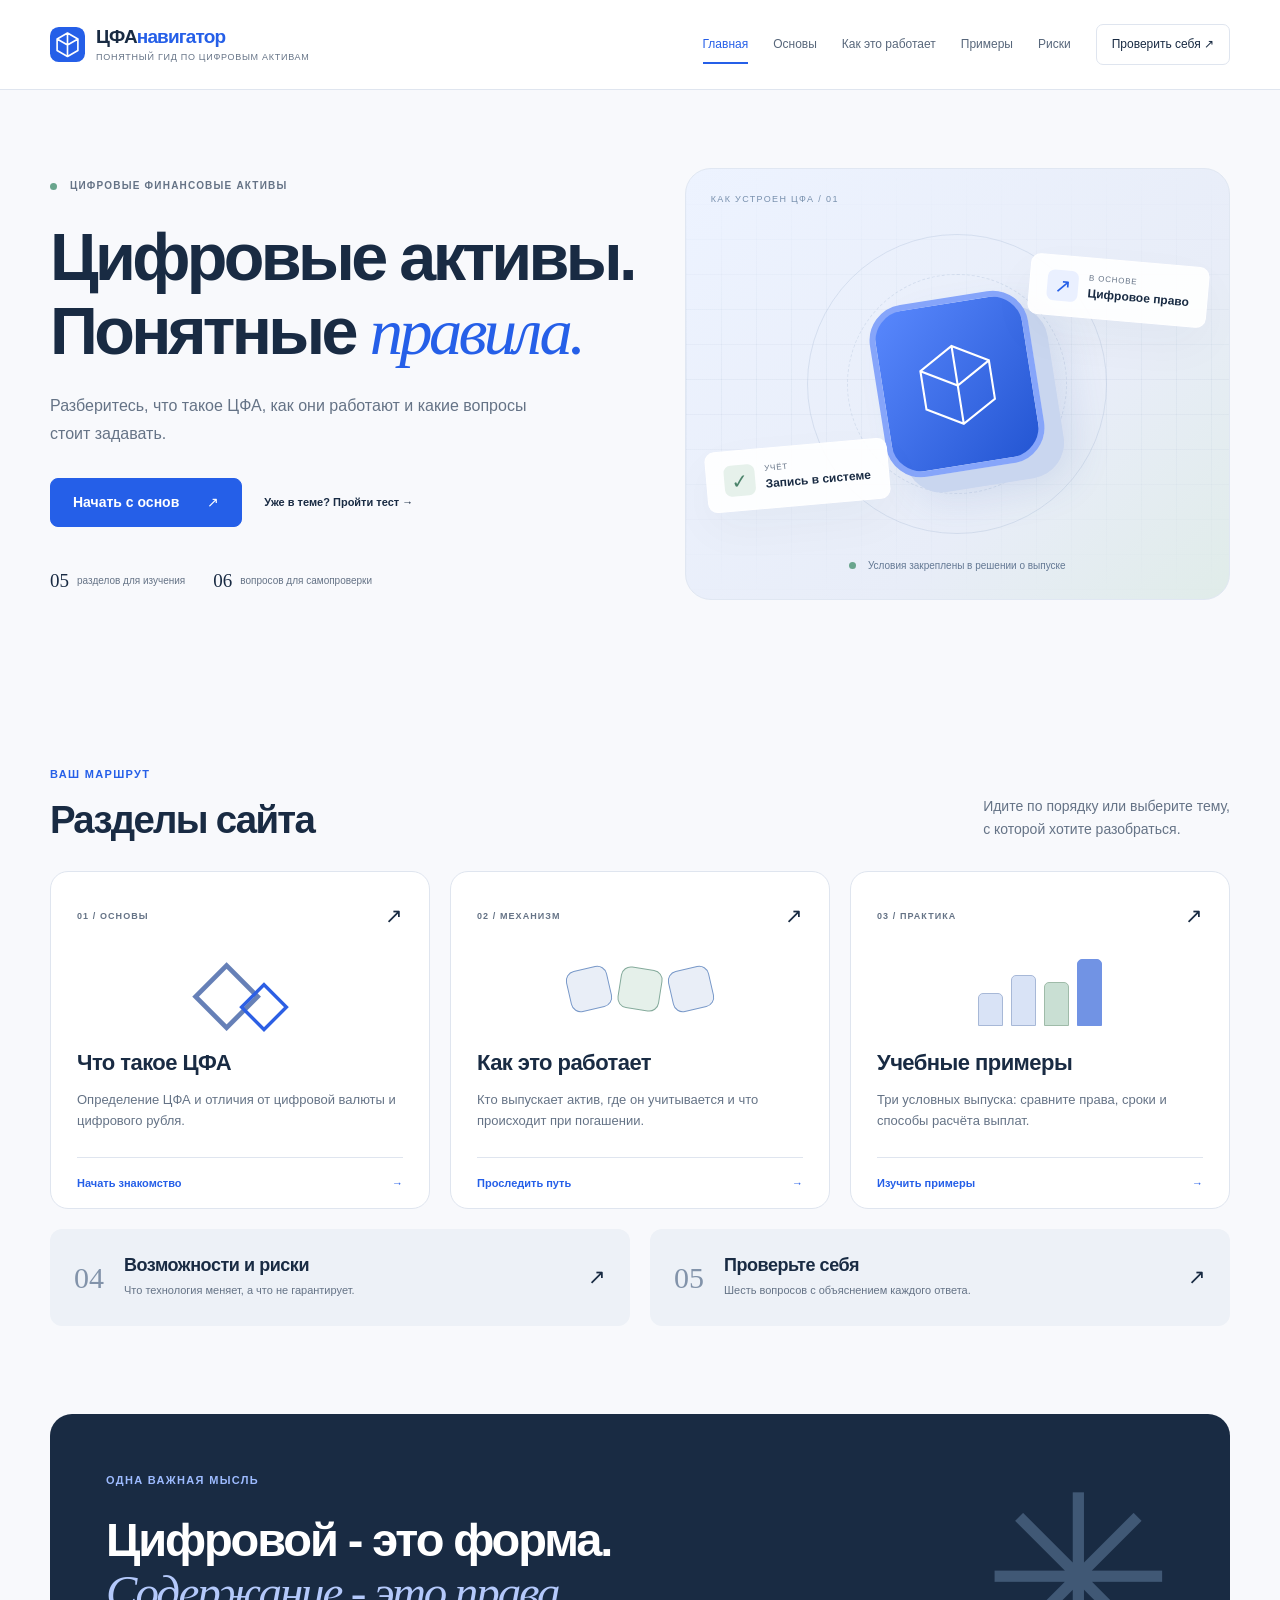
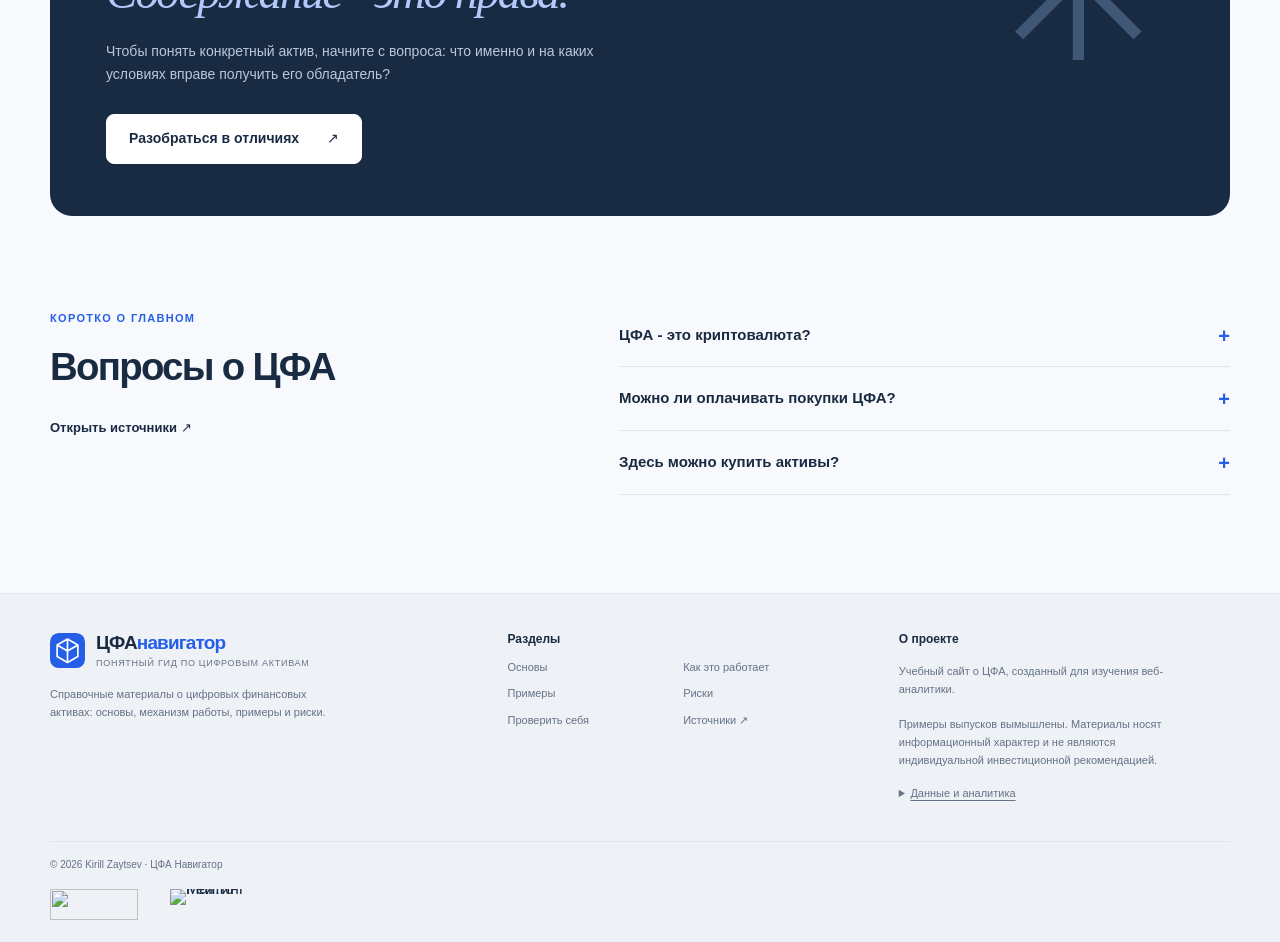
==== commit e69ed5f9: "Show Top.Mail.Ru logo alongside other counters" ====
--- a/index.html
+++ b/index.html
@@ -9,12 +9,12 @@
 </head>
 <body data-page="home">
   <a class="skip-link" href="#main">К содержимому</a><header id="site-header"></header>
-  <main id="main">
+  <main id="main" data-cfa-block="home">
     <section class="hero wrap">
       <div class="hero-copy"><span class="eyebrow"><span class="dot"></span> ЦИФРОВЫЕ ФИНАНСОВЫЕ АКТИВЫ</span>
         <h1>Цифровые активы.<br>Понятные <span class="serif">правила.</span></h1>
         <p class="lead">Разберитесь, что такое ЦФА, как они работают и какие вопросы стоит задавать.</p>
-        <div class="actions"><a class="button" href="basics.html" data-event="start_learning">Начать с основ <span>↗</span></a><a class="text-link" href="quiz.html">Уже в теме? Пройти тест →</a></div>
+        <div class="actions"><a class="button" href="basics.html" data-event="start_learning" data-cfa-block="link-basics">Начать с основ <span>↗</span></a><a class="text-link" href="quiz.html" data-cfa-block="link-quiz">Уже в теме? Пройти тест →</a></div>
         <div class="hero-meta"><span><b>05</b> разделов для изучения</span><span><b>06</b> вопросов для самопроверки</span></div>
       </div>
       <div class="asset-scene" role="img" aria-label="Схема цифрового актива: право, запись в системе и условия исполнения">
@@ -29,16 +29,16 @@
 
     <section class="section wrap"><div class="section-heading"><div><span class="eyebrow">ВАШ МАРШРУТ</span><h2>Разделы сайта</h2></div><p>Идите по порядку или выберите тему,<br>с которой хотите разобраться.</p></div>
       <div class="route-grid">
-        <a class="route-card" href="basics.html"><span class="card-top"><span class="step">01 / ОСНОВЫ</span><span class="arrow">↗</span></span><div class="mini-art art-cubes" aria-hidden="true">◇<span>◇</span></div><h3>Что такое ЦФА</h3><p>Определение ЦФА и отличия от цифровой валюты и цифрового рубля.</p><span class="card-bottom">Начать знакомство <span>→</span></span></a>
-        <a class="route-card" href="how-it-works.html"><span class="card-top"><span class="step">02 / МЕХАНИЗМ</span><span class="arrow">↗</span></span><div class="mini-art art-chain" aria-hidden="true"><i></i><i></i><i></i></div><h3>Как это работает</h3><p>Кто выпускает актив, где он учитывается и что происходит при погашении.</p><span class="card-bottom">Проследить путь <span>→</span></span></a>
-        <a class="route-card" href="examples.html"><span class="card-top"><span class="step">03 / ПРАКТИКА</span><span class="arrow">↗</span></span><div class="mini-art art-bars" aria-hidden="true"><i></i><i></i><i></i><i></i></div><h3>Учебные примеры</h3><p>Три условных выпуска: сравните права, сроки и способы расчёта выплат.</p><span class="card-bottom">Изучить примеры <span>→</span></span></a>
+        <a class="route-card" href="basics.html" data-cfa-block="link-basics"><span class="card-top"><span class="step">01 / ОСНОВЫ</span><span class="arrow">↗</span></span><div class="mini-art art-cubes" aria-hidden="true">◇<span>◇</span></div><h3>Что такое ЦФА</h3><p>Определение ЦФА и отличия от цифровой валюты и цифрового рубля.</p><span class="card-bottom">Начать знакомство <span>→</span></span></a>
+        <a class="route-card" href="how-it-works.html" data-cfa-block="link-how-it-works"><span class="card-top"><span class="step">02 / МЕХАНИЗМ</span><span class="arrow">↗</span></span><div class="mini-art art-chain" aria-hidden="true"><i></i><i></i><i></i></div><h3>Как это работает</h3><p>Кто выпускает актив, где он учитывается и что происходит при погашении.</p><span class="card-bottom">Проследить путь <span>→</span></span></a>
+        <a class="route-card" href="examples.html" data-cfa-block="link-examples"><span class="card-top"><span class="step">03 / ПРАКТИКА</span><span class="arrow">↗</span></span><div class="mini-art art-bars" aria-hidden="true"><i></i><i></i><i></i><i></i></div><h3>Учебные примеры</h3><p>Три условных выпуска: сравните права, сроки и способы расчёта выплат.</p><span class="card-bottom">Изучить примеры <span>→</span></span></a>
       </div>
-      <div class="wide-links"><a href="risks.html"><span class="number">04</span><div><h3>Возможности и риски</h3><p>Что технология меняет, а что не гарантирует.</p></div><span class="arrow">↗</span></a><a href="quiz.html"><span class="number">05</span><div><h3>Проверьте себя</h3><p>Шесть вопросов с объяснением каждого ответа.</p></div><span class="arrow">↗</span></a></div>
+      <div class="wide-links"><a href="risks.html" data-cfa-block="link-risks"><span class="number">04</span><div><h3>Возможности и риски</h3><p>Что технология меняет, а что не гарантирует.</p></div><span class="arrow">↗</span></a><a href="quiz.html" data-cfa-block="link-quiz"><span class="number">05</span><div><h3>Проверьте себя</h3><p>Шесть вопросов с объяснением каждого ответа.</p></div><span class="arrow">↗</span></a></div>
     </section>
-    <section class="wrap"><div class="editorial-banner"><span class="eyebrow">ОДНА ВАЖНАЯ МЫСЛЬ</span><h2>Цифровой - это форма.<br><span class="serif">Содержание - это права.</span></h2><p>Чтобы понять конкретный актив, начните с вопроса: что именно и на каких условиях вправе получить его обладатель?</p><a class="button light" href="basics.html#comparison">Разобраться в отличиях <span>↗</span></a><span class="banner-mark" aria-hidden="true">✳</span></div></section>
-    <section class="section wrap faq-section"><div><span class="eyebrow">КОРОТКО О ГЛАВНОМ</span><h2>Вопросы о ЦФА</h2><a class="text-link" href="basics.html#sources">Открыть источники ↗</a></div><div class="faq-list"><details><summary>ЦФА - это криптовалюта?</summary><p>Это разные понятия. ЦФА удостоверяют предусмотренные решением о выпуске права. Нельзя переносить свойства отдельной криптовалюты на все цифровые активы.</p></details><details><summary>Можно ли оплачивать покупки ЦФА?</summary><p>ЦФА не являются средством платежа. Их назначение связано с закреплёнными в них правами.</p></details><details><summary>Здесь можно купить активы?</summary><p>Нет. Сайт содержит справочные материалы и учебные примеры. Покупка и продажа активов здесь недоступны.</p></details></div></section>
+    <section class="wrap"><div class="editorial-banner"><span class="eyebrow">ОДНА ВАЖНАЯ МЫСЛЬ</span><h2>Цифровой - это форма.<br><span class="serif">Содержание - это права.</span></h2><p>Чтобы понять конкретный актив, начните с вопроса: что именно и на каких условиях вправе получить его обладатель?</p><a class="button light" href="basics.html#comparison" data-cfa-block="link-basics-comparison">Разобраться в отличиях <span>↗</span></a><span class="banner-mark" aria-hidden="true">✳</span></div></section>
+    <section class="section wrap faq-section"><div><span class="eyebrow">КОРОТКО О ГЛАВНОМ</span><h2>Вопросы о ЦФА</h2><a class="text-link" href="basics.html#sources" data-cfa-block="link-basics-sources">Открыть источники ↗</a></div><div class="faq-list"><details data-cfa-block="details-1"><summary>ЦФА - это криптовалюта?</summary><p>Это разные понятия. ЦФА удостоверяют предусмотренные решением о выпуске права. Нельзя переносить свойства отдельной криптовалюты на все цифровые активы.</p></details><details data-cfa-block="details-2"><summary>Можно ли оплачивать покупки ЦФА?</summary><p>ЦФА не являются средством платежа. Их назначение связано с закреплёнными в них правами.</p></details><details data-cfa-block="details-3"><summary>Здесь можно купить активы?</summary><p>Нет. Сайт содержит справочные материалы и учебные примеры. Покупка и продажа активов здесь недоступны.</p></details></div></section>
   </main><footer id="site-footer"></footer>
-<div class="counter-strip"><div class="wrap visitor-counter" aria-label="Статистика посещений LiveInternet">
+<div class="counter-strip"><div class="wrap visitor-counter" aria-label="Счётчики посещаемости">
 <!--LiveInternet counter--><a href="https://www.liveinternet.ru/click"
 target="_blank"><img id="licnt7038" width="88" height="31" style="border:0" 
 title="LiveInternet: показано число просмотров и посетителей за 24 часа"
@@ -49,5 +49,55 @@
 (s.colorDepth?s.colorDepth:s.pixelDepth))+";u"+escape(d.URL)+
 ";h"+escape(d.title.substring(0,150))+";"+Math.random()})
 (document,screen)</script><!--/LiveInternet-->
+<div id="top100_widget" aria-label="Статистика от Sber Ads"></div>
+<a class="mailru-logo" href="https://top.mail.ru/jump?from=3808220" target="_blank" rel="noopener noreferrer"><img src="https://top-fwz1.mail.ru/counter?id=3808220;t=479;l=1" width="88" height="31" style="border:0" title="Рейтинг Mail.ru" alt="Рейтинг Mail.ru"></a>
 </div></div>
+<!-- Top100 (Kraken) Counter -->
+<script>
+    (function (w, d, c) {
+    (w[c] = w[c] || []).push(function() {
+        var options = {
+            project: 7753226,
+            attributes_dataset: [ "cfa-block" ],
+            trackHashes: true,
+            user_id: null,
+            widgetColor: "009ce0",
+        };
+        try {
+            w.top100Counter = new top100(options);
+            w.top100Counter.drawLogoTo("top100_widget");
+        } catch(e) { }
+    });
+    var n = d.getElementsByTagName("script")[0],
+    s = d.createElement("script"),
+    f = function () { n.parentNode.insertBefore(s, n); };
+    s.type = "text/javascript";
+    s.async = true;
+    s.src =
+    (d.location.protocol == "https:" ? "https:" : "http:") +
+    "//st.top100.ru/top100/top100.js";
+
+    if (w.opera == "[object Opera]") {
+    d.addEventListener("DOMContentLoaded", f, false);
+} else { f(); }
+})(window, document, "_top100q");
+</script>
+<noscript>
+  <img src="//counter.rambler.ru/top100.cnt?pid=7753226" alt="Топ-100" />
+</noscript>
+<!-- END Top100 (Kraken) Counter -->
+<!-- Top.Mail.Ru counter -->
+<script type="text/javascript">
+var _tmr = window._tmr || (window._tmr = []);
+_tmr.push({id: "3808220", type: "pageView", start: (new Date()).getTime()});
+(function (d, w, id) {
+  if (d.getElementById(id)) return;
+  var ts = d.createElement("script"); ts.type = "text/javascript"; ts.async = true; ts.id = id;
+  ts.src = "https://top-fwz1.mail.ru/js/code.js";
+  var f = function () {var s = d.getElementsByTagName("script")[0]; s.parentNode.insertBefore(ts, s);};
+  if (w.opera == "[object Opera]") { d.addEventListener("DOMContentLoaded", f, false); } else { f(); }
+})(document, window, "tmr-code");
+</script>
+<noscript><div><img src="https://top-fwz1.mail.ru/counter?id=3808220;js=na" style="position:absolute;left:-9999px;" alt="Top.Mail.Ru" /></div></noscript>
+<!-- /Top.Mail.Ru counter -->
 </body></html>
--- a/assets/styles.css
+++ b/assets/styles.css
@@ -20,3 +20,5 @@
 @media(max-width:620px){.header-inner>.brand{max-width:calc(100% - 70px);gap:8px}.header-inner .brand img{width:30px;height:30px}.header-inner .brand-name{font-size:17px}.header-inner .brand small{font-size:6.5px;letter-spacing:.035em;white-space:nowrap}.menu-toggle{padding:7px 9px;font-size:12px}}
 
 .counter-strip{background:#eef1f6}.visitor-counter{padding-block:0 22px;display:flex;align-items:center}.visitor-counter a{display:inline-flex;line-height:0}.visitor-counter img{display:block;width:88px;height:31px}
+
+.visitor-counter{gap:16px;flex-wrap:wrap}#top100_widget{display:inline-flex;align-items:center;min-height:31px}#top100_widget img{width:auto;height:auto}
